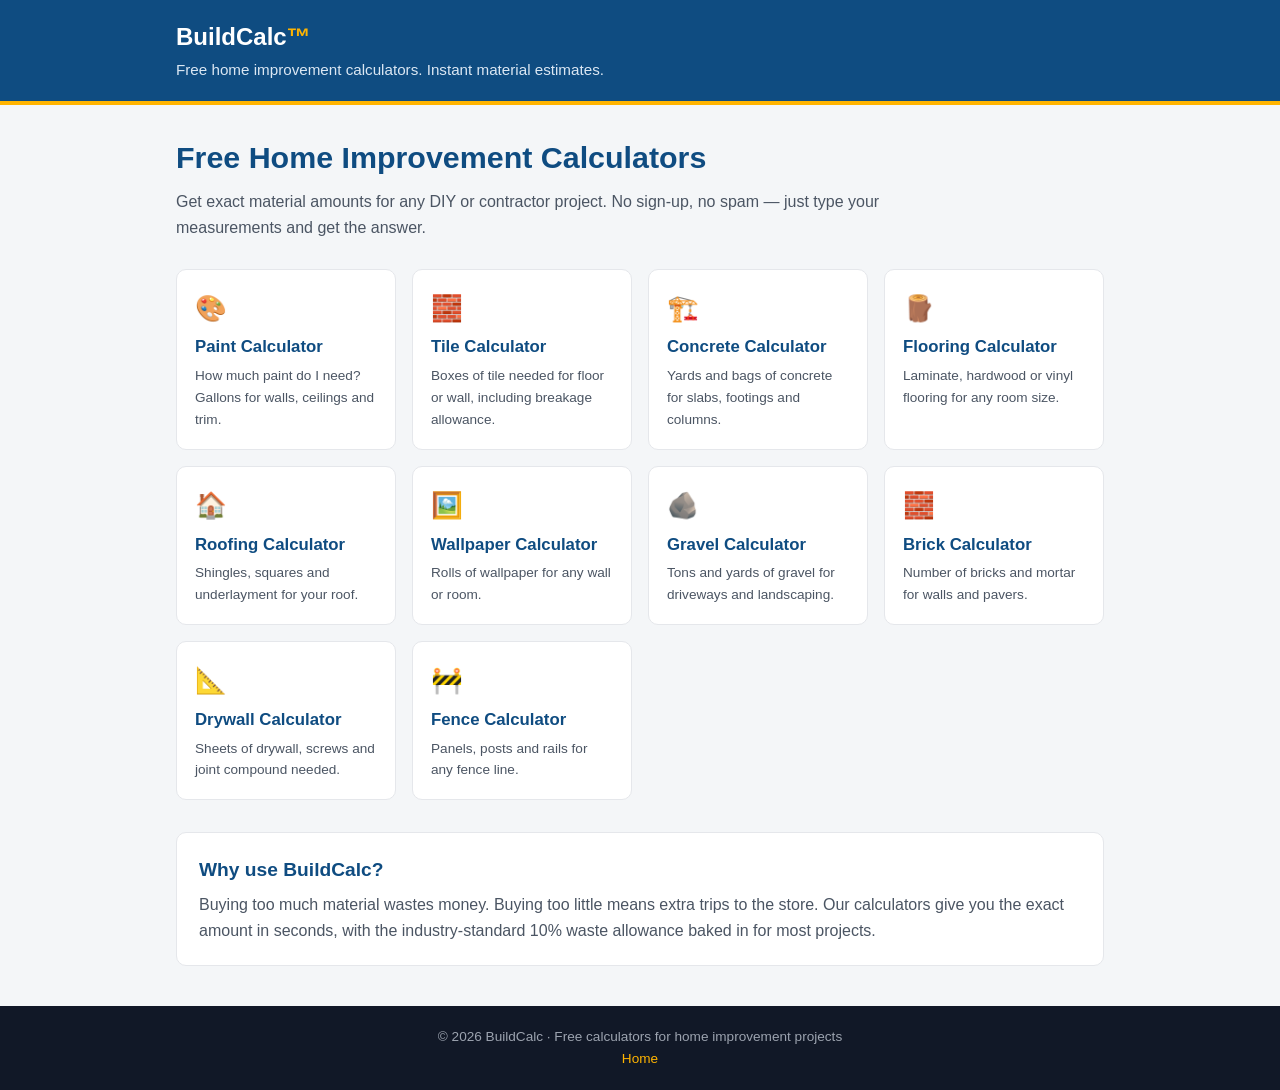
==== index.html @ affffee4 "BuildCalc v1: 10 calculadoras de hogar y remodelacion" ====
<!DOCTYPE html>
<html lang="en">
<head>
    <meta charset="UTF-8">
    <meta name="viewport" content="width=device-width, initial-scale=1.0">
    <title>BuildCalc - Free Home Improvement Calculators</title>
    <meta name="description" content="Free home improvement calculators: paint, tile, concrete, flooring, roofing and more. Get exact material estimates for any project.">
    <link rel="canonical" href="https://deX24K.github.io/BuildCalc/">
    <meta property="og:title" content="BuildCalc - Free Home Improvement Calculators">
    <meta property="og:description" content="Free home improvement calculators: paint, tile, concrete, flooring, roofing and more.">
    <meta property="og:type" content="website">
    <link rel="stylesheet" href="css/style.css">
    <script async src="https://pagead2.googlesyndication.com/pagead/js/adsbygoogle.js?client=ca-pub-5957334790088661" crossorigin="anonymous"></script>
    <meta name="google-adsense-account" content="ca-pub-5957334790088661">
</head>
<body>
    <header class="site-header">
        <div class="container">
            <a class="site-logo" href="index.html">BuildCalc<span>™</span></a>
            <p class="tagline">Free home improvement calculators. Instant material estimates.</p>
        </div>
    </header>

    <main class="container">
        <section class="hero">
            <h1>Free Home Improvement Calculators</h1>
            <p>Get exact material amounts for any DIY or contractor project. No sign-up, no spam — just type your measurements and get the answer.</p>
        </section>

        <section class="calc-grid">
            <a class="calc-card" href="paint-calculator.html">
                <div class="calc-card__icon">🎨</div>
                <h2>Paint Calculator</h2>
                <p>How much paint do I need? Gallons for walls, ceilings and trim.</p>
            </a>
            <a class="calc-card" href="tile-calculator.html">
                <div class="calc-card__icon">🧱</div>
                <h2>Tile Calculator</h2>
                <p>Boxes of tile needed for floor or wall, including breakage allowance.</p>
            </a>
            <a class="calc-card" href="concrete-calculator.html">
                <div class="calc-card__icon">🏗️</div>
                <h2>Concrete Calculator</h2>
                <p>Yards and bags of concrete for slabs, footings and columns.</p>
            </a>
            <a class="calc-card" href="flooring-calculator.html">
                <div class="calc-card__icon">🪵</div>
                <h2>Flooring Calculator</h2>
                <p>Laminate, hardwood or vinyl flooring for any room size.</p>
            </a>
            <a class="calc-card" href="roofing-calculator.html">
                <div class="calc-card__icon">🏠</div>
                <h2>Roofing Calculator</h2>
                <p>Shingles, squares and underlayment for your roof.</p>
            </a>
            <a class="calc-card" href="wallpaper-calculator.html">
                <div class="calc-card__icon">🖼️</div>
                <h2>Wallpaper Calculator</h2>
                <p>Rolls of wallpaper for any wall or room.</p>
            </a>
            <a class="calc-card" href="gravel-calculator.html">
                <div class="calc-card__icon">🪨</div>
                <h2>Gravel Calculator</h2>
                <p>Tons and yards of gravel for driveways and landscaping.</p>
            </a>
            <a class="calc-card" href="brick-calculator.html">
                <div class="calc-card__icon">🧱</div>
                <h2>Brick Calculator</h2>
                <p>Number of bricks and mortar for walls and pavers.</p>
            </a>
            <a class="calc-card" href="drywall-calculator.html">
                <div class="calc-card__icon">📐</div>
                <h2>Drywall Calculator</h2>
                <p>Sheets of drywall, screws and joint compound needed.</p>
            </a>
            <a class="calc-card" href="fence-calculator.html">
                <div class="calc-card__icon">🚧</div>
                <h2>Fence Calculator</h2>
                <p>Panels, posts and rails for any fence line.</p>
            </a>
        </section>

        <section class="info">
            <h2>Why use BuildCalc?</h2>
            <p>Buying too much material wastes money. Buying too little means extra trips to the store. Our calculators give you the exact amount in seconds, with the industry-standard 10% waste allowance baked in for most projects.</p>
        </section>
    </main>

    <footer class="site-footer">
        <div class="container">
            <p>© 2026 BuildCalc · Free calculators for home improvement projects</p>
            <p><a href="index.html">Home</a></p>
        </div>
    </footer>
</body>
</html>
---- css/style.css ----
/* BuildCalc - own stylesheet */
* { box-sizing: border-box; margin: 0; padding: 0; }

body {
    font-family: -apple-system, BlinkMacSystemFont, "Segoe UI", Roboto, Helvetica, Arial, sans-serif;
    background: #f4f6f8;
    color: #1f2937;
    line-height: 1.6;
}

.container { max-width: 960px; margin: 0 auto; padding: 0 16px; }

.site-header {
    background: #0f4c81;
    color: #fff;
    padding: 18px 0;
    border-bottom: 4px solid #ffb400;
}
.site-logo { font-size: 1.5rem; font-weight: 800; color: #fff; text-decoration: none; }
.site-logo span { color: #ffb400; }
.tagline { font-size: 0.95rem; color: #dbe7f3; margin-top: 2px; }

main.container { padding-top: 28px; padding-bottom: 40px; }

.hero { margin-bottom: 28px; }
.hero h1 { font-size: 1.9rem; color: #0f4c81; margin-bottom: 8px; }
.hero p { color: #4b5563; max-width: 720px; }

.calc-grid {
    display: grid;
    grid-template-columns: repeat(auto-fill, minmax(220px, 1fr));
    gap: 16px;
    margin-bottom: 32px;
}
.calc-card {
    background: #fff;
    border: 1px solid #e5e7eb;
    border-radius: 10px;
    padding: 18px;
    text-decoration: none;
    color: #1f2937;
    transition: transform .12s ease, box-shadow .12s ease;
    display: block;
}
.calc-card:hover { transform: translateY(-3px); box-shadow: 0 8px 20px rgba(15,76,129,.12); border-color: #0f4c81; }
.calc-card__icon { font-size: 1.6rem; margin-bottom: 6px; }
.calc-card h2 { font-size: 1.05rem; margin-bottom: 4px; color: #0f4c81; }
.calc-card p { font-size: 0.85rem; color: #4b5563; }

.info { background: #fff; border: 1px solid #e5e7eb; border-radius: 10px; padding: 22px; }
.info h2 { color: #0f4c81; margin-bottom: 6px; font-size: 1.2rem; }
.info p { color: #4b5563; }

.site-footer {
    background: #111827;
    color: #9ca3af;
    padding: 20px 0;
    font-size: 0.85rem;
    text-align: center;
}
.site-footer a { color: #ffb400; text-decoration: none; }

/* Calculator pages */
.calculator {
    background: #fff;
    border: 1px solid #e5e7eb;
    border-radius: 10px;
    padding: 22px;
    margin: 20px 0;
}
.calculator label { display: block; font-weight: 600; margin: 12px 0 4px; }
.calculator input {
    width: 100%;
    padding: 10px 12px;
    border: 1px solid #d1d5db;
    border-radius: 8px;
    font-size: 1rem;
}
.calculator input:focus { outline: 2px solid #0f4c81; }
.calc-btn {
    margin-top: 16px;
    padding: 12px 24px;
    background: #0f4c81;
    color: #fff;
    border: none;
    border-radius: 8px;
    font-size: 1rem;
    font-weight: 700;
    cursor: pointer;
}
.calc-btn:hover { background: #0b3a61; }
.result-box {
    margin-top: 18px;
    padding: 16px;
    background: #eff6ff;
    border: 1px solid #bfdbfe;
    border-radius: 8px;
    font-size: 1.2rem;
    font-weight: 700;
    color: #0f4c81;
    display: none;
    white-space: pre-line;
}
.formula {
    margin-top: 20px;
    padding: 14px 16px;
    background: #f9fafb;
    border-left: 4px solid #ffb400;
    border-radius: 6px;
    font-size: 0.92rem;
    color: #4b5563;
}
.article-content { background: #fff; border: 1px solid #e5e7eb; border-radius: 10px; padding: 22px; margin: 20px 0; }
.article-content h2 { color: #0f4c81; margin: 18px 0 6px; font-size: 1.25rem; }
.article-content p, .article-content li { color: #4b5563; }
.article-content ul { margin: 8px 0 8px 20px; }
.breadcrumb { font-size: 0.85rem; color: #6b7280; margin: 12px 0; }
.breadcrumb a { color: #0f4c81; }

@media (max-width: 480px) {
    .hero h1 { font-size: 1.5rem; }
}
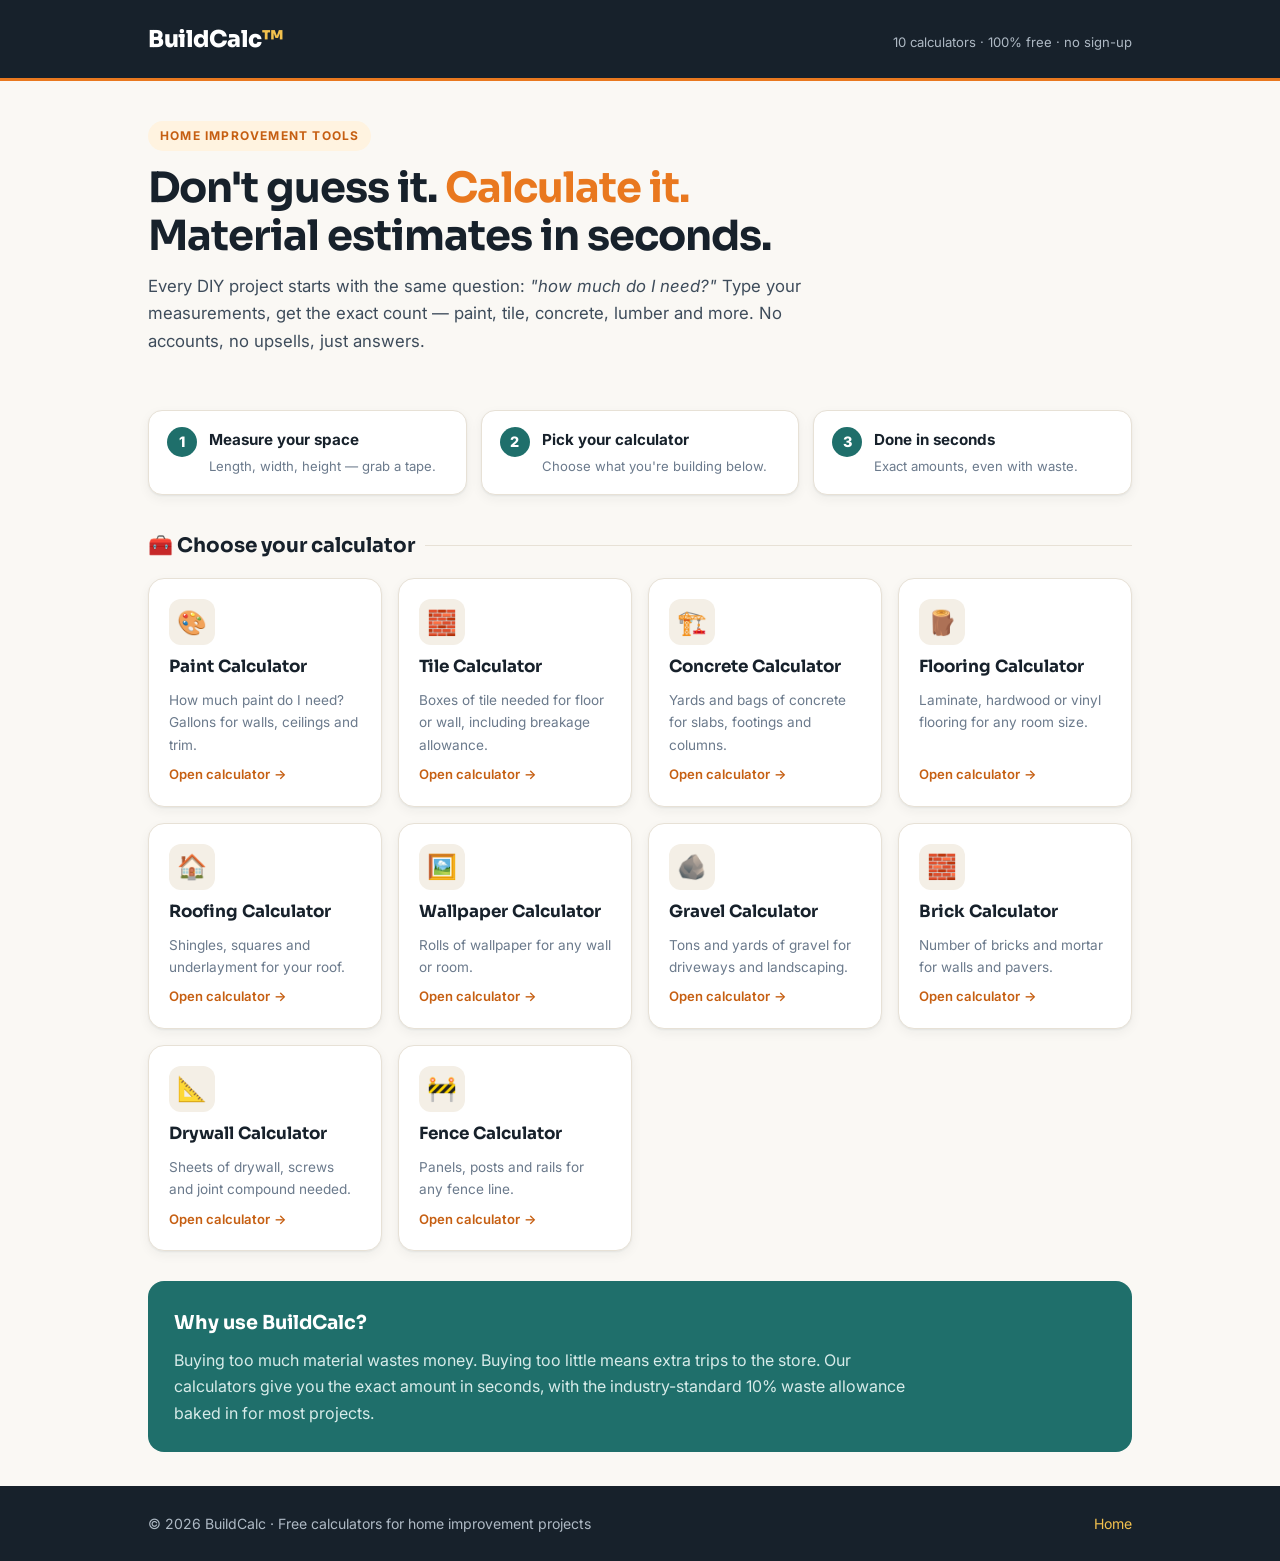
==== commit b5861545: "Rediseno: identidad propia con Sora/Inter, tarjetas, pasos y portada con personalidad" ====
--- a/index.html
+++ b/index.html
@@ -9,6 +9,9 @@
     <meta property="og:title" content="BuildCalc - Free Home Improvement Calculators">
     <meta property="og:description" content="Free home improvement calculators: paint, tile, concrete, flooring, roofing and more.">
     <meta property="og:type" content="website">
+    <link rel="preconnect" href="https://fonts.googleapis.com">
+    <link rel="preconnect" href="https://fonts.gstatic.com" crossorigin>
+    <link href="https://fonts.googleapis.com/css2?family=Inter:wght@400;500;600;700&family=Sora:wght@600;700;800&display=swap" rel="stylesheet">
     <link rel="stylesheet" href="css/style.css">
     <script async src="https://pagead2.googlesyndication.com/pagead/js/adsbygoogle.js?client=ca-pub-5957334790088661" crossorigin="anonymous"></script>
     <meta name="google-adsense-account" content="ca-pub-5957334790088661">
@@ -17,67 +20,96 @@
     <header class="site-header">
         <div class="container">
             <a class="site-logo" href="index.html">BuildCalc<span>™</span></a>
-            <p class="tagline">Free home improvement calculators. Instant material estimates.</p>
+            <span class="header-note">10 calculators · 100% free · no sign-up</span>
         </div>
     </header>
 
     <main class="container">
         <section class="hero">
-            <h1>Free Home Improvement Calculators</h1>
-            <p>Get exact material amounts for any DIY or contractor project. No sign-up, no spam — just type your measurements and get the answer.</p>
+            <span class="kicker">Home improvement tools</span>
+            <h1>Don't guess it. <em>Calculate it.</em><br>Material estimates in seconds.</h1>
+            <p>Every DIY project starts with the same question: <em>"how much do I need?"</em> Type your measurements, get the exact count — paint, tile, concrete, lumber and more. No accounts, no upsells, just answers.</p>
         </section>
 
-        <section class="calc-grid">
+        <div class="steps">
+            <div class="step">
+                <span class="step__num">1</span>
+                <span><strong>Measure your space</strong><small>Length, width, height — grab a tape.</small></span>
+            </div>
+            <div class="step">
+                <span class="step__num">2</span>
+                <span><strong>Pick your calculator</strong><small>Choose what you're building below.</small></span>
+            </div>
+            <div class="step">
+                <span class="step__num">3</span>
+                <span><strong>Done in seconds</strong><small>Exact amounts, even with waste.</small></span>
+            </div>
+        </div>
+
+        <section>
+            <h2 class="section-title">🧰 Choose your calculator</h2>
+            <div class="calc-grid">
             <a class="calc-card" href="paint-calculator.html">
                 <div class="calc-card__icon">🎨</div>
                 <h2>Paint Calculator</h2>
                 <p>How much paint do I need? Gallons for walls, ceilings and trim.</p>
+                <span class="calc-card__go">Open calculator</span>
             </a>
             <a class="calc-card" href="tile-calculator.html">
                 <div class="calc-card__icon">🧱</div>
                 <h2>Tile Calculator</h2>
                 <p>Boxes of tile needed for floor or wall, including breakage allowance.</p>
+                <span class="calc-card__go">Open calculator</span>
             </a>
             <a class="calc-card" href="concrete-calculator.html">
                 <div class="calc-card__icon">🏗️</div>
                 <h2>Concrete Calculator</h2>
                 <p>Yards and bags of concrete for slabs, footings and columns.</p>
+                <span class="calc-card__go">Open calculator</span>
             </a>
             <a class="calc-card" href="flooring-calculator.html">
                 <div class="calc-card__icon">🪵</div>
                 <h2>Flooring Calculator</h2>
                 <p>Laminate, hardwood or vinyl flooring for any room size.</p>
+                <span class="calc-card__go">Open calculator</span>
             </a>
             <a class="calc-card" href="roofing-calculator.html">
                 <div class="calc-card__icon">🏠</div>
                 <h2>Roofing Calculator</h2>
                 <p>Shingles, squares and underlayment for your roof.</p>
+                <span class="calc-card__go">Open calculator</span>
             </a>
             <a class="calc-card" href="wallpaper-calculator.html">
                 <div class="calc-card__icon">🖼️</div>
                 <h2>Wallpaper Calculator</h2>
                 <p>Rolls of wallpaper for any wall or room.</p>
+                <span class="calc-card__go">Open calculator</span>
             </a>
             <a class="calc-card" href="gravel-calculator.html">
                 <div class="calc-card__icon">🪨</div>
                 <h2>Gravel Calculator</h2>
                 <p>Tons and yards of gravel for driveways and landscaping.</p>
+                <span class="calc-card__go">Open calculator</span>
             </a>
             <a class="calc-card" href="brick-calculator.html">
                 <div class="calc-card__icon">🧱</div>
                 <h2>Brick Calculator</h2>
                 <p>Number of bricks and mortar for walls and pavers.</p>
+                <span class="calc-card__go">Open calculator</span>
             </a>
             <a class="calc-card" href="drywall-calculator.html">
                 <div class="calc-card__icon">📐</div>
                 <h2>Drywall Calculator</h2>
                 <p>Sheets of drywall, screws and joint compound needed.</p>
+                <span class="calc-card__go">Open calculator</span>
             </a>
             <a class="calc-card" href="fence-calculator.html">
                 <div class="calc-card__icon">🚧</div>
                 <h2>Fence Calculator</h2>
                 <p>Panels, posts and rails for any fence line.</p>
+                <span class="calc-card__go">Open calculator</span>
             </a>
+            </div>
         </section>
 
         <section class="info">
--- a/css/style.css
+++ b/css/style.css
@@ -1,122 +1,266 @@
-/* BuildCalc - own stylesheet */
+/* BuildCalc - identidad "ferretería moderna" */
 * { box-sizing: border-box; margin: 0; padding: 0; }
 
+:root {
+    --ink: #17212b;
+    --ink-soft: #3e4c5b;
+    --muted: #6b7a8c;
+    --paper: #faf8f4;
+    --card: #ffffff;
+    --line: #e7e1d6;
+    --orange: #e9781f;
+    --orange-dark: #c65f12;
+    --teal: #1f6f6b;
+    --teal-dark: #15534f;
+    --yellow: #f2c14e;
+    --shadow-sm: 0 1px 2px rgba(23,33,43,.06), 0 4px 12px rgba(23,33,43,.05);
+    --shadow-md: 0 2px 4px rgba(23,33,43,.07), 0 10px 24px rgba(23,33,43,.09);
+}
+
 body {
-    font-family: -apple-system, BlinkMacSystemFont, "Segoe UI", Roboto, Helvetica, Arial, sans-serif;
-    background: #f4f6f8;
-    color: #1f2937;
-    line-height: 1.6;
-}
-
-.container { max-width: 960px; margin: 0 auto; padding: 0 16px; }
-
+    font-family: "Inter", -apple-system, BlinkMacSystemFont, "Segoe UI", Roboto, sans-serif;
+    background: var(--paper);
+    color: var(--ink);
+    line-height: 1.65;
+    -webkit-font-smoothing: antialiased;
+}
+
+.container { max-width: 1024px; margin: 0 auto; padding: 0 20px; }
+
+/* Cabecera */
 .site-header {
-    background: #0f4c81;
-    color: #fff;
-    padding: 18px 0;
-    border-bottom: 4px solid #ffb400;
-}
-.site-logo { font-size: 1.5rem; font-weight: 800; color: #fff; text-decoration: none; }
-.site-logo span { color: #ffb400; }
-.tagline { font-size: 0.95rem; color: #dbe7f3; margin-top: 2px; }
-
-main.container { padding-top: 28px; padding-bottom: 40px; }
-
-.hero { margin-bottom: 28px; }
-.hero h1 { font-size: 1.9rem; color: #0f4c81; margin-bottom: 8px; }
-.hero p { color: #4b5563; max-width: 720px; }
+    background: var(--ink);
+    color: #fff;
+    padding: 20px 0;
+    position: relative;
+    border-bottom: 3px solid var(--orange);
+}
+.site-header .container { display: flex; align-items: baseline; justify-content: space-between; gap: 16px; flex-wrap: wrap; }
+.site-logo {
+    font-family: "Sora", sans-serif;
+    font-size: 1.45rem;
+    font-weight: 800;
+    color: #fff;
+    text-decoration: none;
+    letter-spacing: -0.5px;
+}
+.site-logo span { color: var(--yellow); }
+.header-note { color: #aeb9c4; font-size: 0.82rem; }
+
+/* Héroe */
+.hero { padding: 40px 0 28px; }
+.hero .kicker {
+    display: inline-block;
+    background: #fff3e0;
+    color: var(--orange-dark);
+    font-weight: 700;
+    font-size: 0.75rem;
+    letter-spacing: 1.2px;
+    text-transform: uppercase;
+    padding: 5px 12px;
+    border-radius: 999px;
+    margin-bottom: 14px;
+}
+.hero h1 {
+    font-family: "Sora", sans-serif;
+    font-size: clamp(1.9rem, 4vw, 2.6rem);
+    line-height: 1.15;
+    letter-spacing: -1px;
+    margin-bottom: 12px;
+    color: var(--ink);
+}
+.hero h1 em { font-style: normal; color: var(--orange); }
+.hero p { color: var(--ink-soft); max-width: 680px; font-size: 1.05rem; }
+
+/* Pasos */
+.steps { display: grid; grid-template-columns: repeat(auto-fit, minmax(200px, 1fr)); gap: 14px; margin: 26px 0 34px; }
+.step {
+    background: var(--card);
+    border: 1px solid var(--line);
+    border-radius: 14px;
+    padding: 16px 18px;
+    box-shadow: var(--shadow-sm);
+    display: flex;
+    gap: 12px;
+    align-items: flex-start;
+}
+.step__num {
+    flex: none;
+    width: 30px; height: 30px;
+    border-radius: 50%;
+    background: var(--teal);
+    color: #fff;
+    font-weight: 800;
+    font-size: 0.9rem;
+    display: grid;
+    place-items: center;
+}
+.step strong { display: block; font-size: 0.95rem; }
+.step small { color: var(--muted); font-size: 0.82rem; }
+
+/* Secciones de calculadoras */
+.section-title {
+    font-family: "Sora", sans-serif;
+    font-size: 1.25rem;
+    margin: 8px 0 16px;
+    display: flex;
+    align-items: center;
+    gap: 10px;
+    color: var(--ink);
+}
+.section-title::after { content: ""; flex: 1; height: 1px; background: var(--line); }
 
 .calc-grid {
     display: grid;
-    grid-template-columns: repeat(auto-fill, minmax(220px, 1fr));
+    grid-template-columns: repeat(auto-fill, minmax(230px, 1fr));
     gap: 16px;
-    margin-bottom: 32px;
+    margin-bottom: 30px;
 }
 .calc-card {
-    background: #fff;
-    border: 1px solid #e5e7eb;
+    background: var(--card);
+    border: 1px solid var(--line);
+    border-radius: 16px;
+    padding: 20px;
+    text-decoration: none;
+    color: var(--ink);
+    transition: transform .15s ease, box-shadow .15s ease, border-color .15s ease;
+    display: flex;
+    flex-direction: column;
+    gap: 8px;
+    box-shadow: var(--shadow-sm);
+    position: relative;
+    overflow: hidden;
+}
+.calc-card::before {
+    content: "";
+    position: absolute;
+    inset: 0 auto 0 0;
+    width: 4px;
+    background: var(--orange);
+    opacity: 0;
+    transition: opacity .15s ease;
+}
+.calc-card:hover { transform: translateY(-4px); box-shadow: var(--shadow-md); border-color: #d8cfbf; }
+.calc-card:hover::before { opacity: 1; }
+.calc-card__icon {
+    width: 46px; height: 46px;
+    display: grid; place-items: center;
+    font-size: 1.5rem;
+    background: #f4efe6;
+    border-radius: 12px;
+}
+.calc-card h2 { font-size: 1.05rem; font-weight: 700; color: var(--ink); }
+.calc-card p { font-size: 0.85rem; color: var(--muted); margin: 0; }
+.calc-card__go { margin-top: auto; font-size: 0.82rem; font-weight: 600; color: var(--orange-dark); display: flex; align-items: center; gap: 4px; }
+.calc-card__go::after { content: "→"; transition: transform .15s ease; }
+.calc-card:hover .calc-card__go::after { transform: translateX(3px); }
+
+/* Nota / info */
+.info {
+    background: var(--teal);
+    color: #e8f4f3;
+    border-radius: 16px;
+    padding: 26px;
+    margin: 8px 0 34px;
+}
+.info h2 { font-family: "Sora", sans-serif; color: #fff; margin-bottom: 8px; font-size: 1.2rem; }
+.info p { color: #d7ebe9; max-width: 760px; }
+
+/* Páginas de calculadora */
+.breadcrumb { font-size: 0.85rem; color: var(--muted); margin: 22px 0 4px; }
+.breadcrumb a { color: var(--teal-dark); font-weight: 600; text-decoration: none; }
+.breadcrumb a:hover { text-decoration: underline; }
+
+.calc-page-hero { padding: 18px 0 6px; }
+
+.calculator {
+    background: var(--card);
+    border: 1px solid var(--line);
+    border-radius: 18px;
+    padding: 26px;
+    margin: 22px 0;
+    box-shadow: var(--shadow-sm);
+}
+.calculator h2 { font-family: "Sora", sans-serif; font-size: 1.1rem; margin-bottom: 4px; color: var(--ink); }
+.calculator label { display: block; font-weight: 600; margin: 14px 0 5px; font-size: 0.9rem; }
+.calculator input, .calculator select {
+    width: 100%;
+    padding: 11px 13px;
+    border: 1.5px solid #ddd4c5;
     border-radius: 10px;
-    padding: 18px;
-    text-decoration: none;
-    color: #1f2937;
-    transition: transform .12s ease, box-shadow .12s ease;
-    display: block;
-}
-.calc-card:hover { transform: translateY(-3px); box-shadow: 0 8px 20px rgba(15,76,129,.12); border-color: #0f4c81; }
-.calc-card__icon { font-size: 1.6rem; margin-bottom: 6px; }
-.calc-card h2 { font-size: 1.05rem; margin-bottom: 4px; color: #0f4c81; }
-.calc-card p { font-size: 0.85rem; color: #4b5563; }
-
-.info { background: #fff; border: 1px solid #e5e7eb; border-radius: 10px; padding: 22px; }
-.info h2 { color: #0f4c81; margin-bottom: 6px; font-size: 1.2rem; }
-.info p { color: #4b5563; }
-
-.site-footer {
-    background: #111827;
-    color: #9ca3af;
-    padding: 20px 0;
-    font-size: 0.85rem;
-    text-align: center;
-}
-.site-footer a { color: #ffb400; text-decoration: none; }
-
-/* Calculator pages */
-.calculator {
-    background: #fff;
-    border: 1px solid #e5e7eb;
-    border-radius: 10px;
-    padding: 22px;
-    margin: 20px 0;
-}
-.calculator label { display: block; font-weight: 600; margin: 12px 0 4px; }
-.calculator input {
-    width: 100%;
-    padding: 10px 12px;
-    border: 1px solid #d1d5db;
-    border-radius: 8px;
     font-size: 1rem;
-}
-.calculator input:focus { outline: 2px solid #0f4c81; }
+    background: #fffdfa;
+    font-family: inherit;
+    color: var(--ink);
+    transition: border-color .12s ease, box-shadow .12s ease;
+}
+.calculator input:focus, .calculator select:focus { outline: none; border-color: var(--orange); box-shadow: 0 0 0 3px rgba(233,120,31,.15); }
 .calc-btn {
-    margin-top: 16px;
-    padding: 12px 24px;
-    background: #0f4c81;
+    margin-top: 18px;
+    padding: 13px 26px;
+    background: var(--orange);
     color: #fff;
     border: none;
-    border-radius: 8px;
+    border-radius: 12px;
     font-size: 1rem;
     font-weight: 700;
     cursor: pointer;
-}
-.calc-btn:hover { background: #0b3a61; }
+    font-family: inherit;
+    transition: background .12s ease, transform .06s ease;
+    box-shadow: 0 4px 0 var(--orange-dark);
+}
+.calc-btn:hover { background: var(--orange-dark); }
+.calc-btn:active { transform: translateY(2px); box-shadow: 0 2px 0 var(--orange-dark); }
 .result-box {
-    margin-top: 18px;
-    padding: 16px;
-    background: #eff6ff;
-    border: 1px solid #bfdbfe;
-    border-radius: 8px;
-    font-size: 1.2rem;
-    font-weight: 700;
-    color: #0f4c81;
+    margin-top: 20px;
+    padding: 18px;
+    background: #f2fbfa;
+    border: 1px solid #bfe3e0;
+    border-radius: 12px;
+    font-size: 1.05rem;
+    color: var(--teal-dark);
     display: none;
     white-space: pre-line;
+    line-height: 1.7;
 }
 .formula {
-    margin-top: 20px;
+    margin-top: 22px;
     padding: 14px 16px;
-    background: #f9fafb;
-    border-left: 4px solid #ffb400;
-    border-radius: 6px;
-    font-size: 0.92rem;
-    color: #4b5563;
-}
-.article-content { background: #fff; border: 1px solid #e5e7eb; border-radius: 10px; padding: 22px; margin: 20px 0; }
-.article-content h2 { color: #0f4c81; margin: 18px 0 6px; font-size: 1.25rem; }
-.article-content p, .article-content li { color: #4b5563; }
+    background: #f7f3eb;
+    border-left: 4px solid var(--yellow);
+    border-radius: 8px;
+    font-size: 0.88rem;
+    color: var(--ink-soft);
+}
+
+.article-content {
+    background: var(--card);
+    border: 1px solid var(--line);
+    border-radius: 18px;
+    padding: 24px 26px;
+    margin: 18px 0;
+    box-shadow: var(--shadow-sm);
+}
+.article-content h2 { font-family: "Sora", sans-serif; color: var(--ink); margin: 20px 0 8px; font-size: 1.2rem; letter-spacing: -0.3px; }
+.article-content h2:first-child { margin-top: 0; }
+.article-content h3 { font-size: 1rem; color: var(--ink); margin: 18px 0 6px; }
+.article-content p, .article-content li { color: var(--ink-soft); }
 .article-content ul { margin: 8px 0 8px 20px; }
-.breadcrumb { font-size: 0.85rem; color: #6b7280; margin: 12px 0; }
-.breadcrumb a { color: #0f4c81; }
+.article-content strong { color: var(--ink); }
+.article-content li { margin-bottom: 6px; }
+
+/* Pie */
+.site-footer { background: var(--ink); color: #aeb9c4; padding: 26px 0; font-size: 0.88rem; margin-top: 34px; }
+.site-footer .container { display: flex; justify-content: space-between; gap: 12px; flex-wrap: wrap; }
+.site-footer a { color: var(--yellow); text-decoration: none; }
+.site-footer a:hover { text-decoration: underline; }
 
 @media (max-width: 480px) {
-    .hero h1 { font-size: 1.5rem; }
-}+    .hero { padding-top: 28px; }
+    .steps { grid-template-columns: 1fr; }
+    .calculator { padding: 20px; }
+    .site-header .container { align-items: center; }
+}
+
+/* Tipografías */
+h1, h2, .site-logo { font-family: "Sora", "Inter", sans-serif; }
